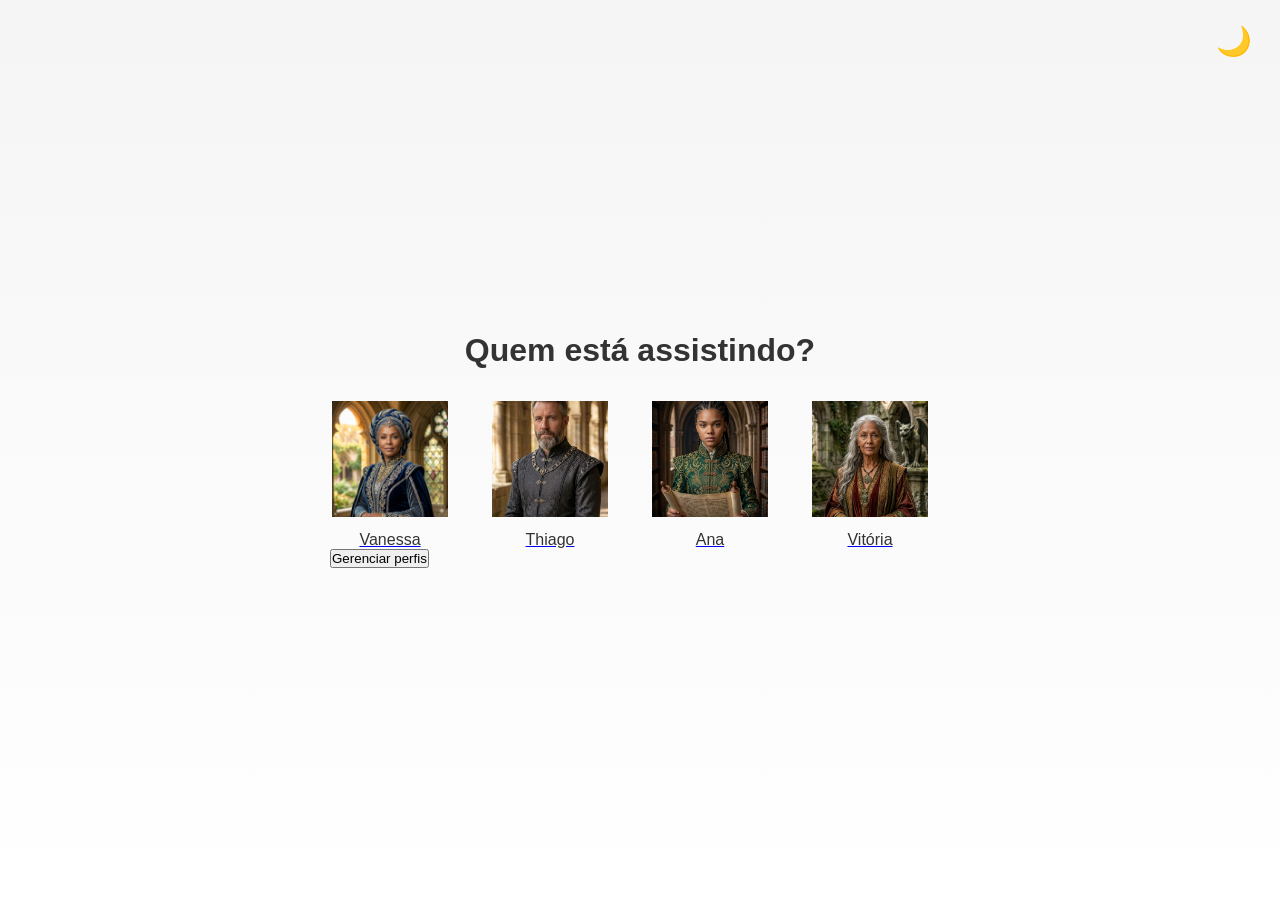
==== index.html @ a59b3859 "Add files via upload" ====
<!DOCTYPE html>
<html lang="pt-br">
<head>
    <meta charset="UTF-8">
    <meta name="viewport" content="width=device-width, initial-scale=1.0">
    <title>Netflix</title>
    <link rel="stylesheet" href="style.css">
</head>
<body>
    <header>
        <h1>Quem está assistindo?</h1>
        <button id="theme-toggle" class="theme-toggle" aria-label="Alternar modo claro/escuro" title="Alternar tema">🌙</button>
    </header>

    <main>
        <section aria-label="Perfis disponíveis">
            <ul class="profiles" aria-label="Lista de perfis">
                <li class="profile-item">
                    <a href="catalogo/catalogo.html" aria-label="Perfil de Vanessa, clique para acessar">
                    <figure>
                        <img src="assents/perfil-1.jpg" alt="Uma mulher de cabelos longos e um vestido antigo.">
                        <figcaption>Vanessa</figcaption>
                    </figure>
                </li>
                <li class="profile-item">
                    <a href="catalogo/catalogo.html" aria-label="Perfil de Thiago, clique para acessar">
                    <figure>
                        <img src="assents/perfil-2.jpg" alt="Um homem de cabelos curtos e barba, com um terno elegante antigo.">
                        <figcaption>Thiago</figcaption>
                    </figure>
                </li>
                <li class="profile-item">
                    <a href="catalogo/catalogo.html" aria-label="Perfil de Ana, clique para acessar">
                    <figure>
                        <img src="assents/perfil-3.jpg" alt="Uma mulher de tranças e um vestido antigo.">
                        <figcaption>Ana</figcaption>
                    </figure>
                </li>
                <li class="profile-item">
                    <a href="catalogo/catalogo.html" aria-label="Perfil de Vitória, clique para acessar">
                    <figure>
                        <img src="assents/perfil-4.jpg" alt="Uma senhora de cabelos brancos e um vestido antigo.">
                        <figcaption>Vitória</figcaption>
                    </figure>
                </li>
            </ul>

        </section>
        <section class="gerenciar">
            <button type="button" class="botao-gerenciar">Gerenciar perfis</button>
        </section>

    </main>

    <script src="theme.js"></script>
    <script src="js/index.js"></script>
</body>
</html>
---- style.css ----
/* Reset básico */
* {
    margin: 0; /* Remove todas as margens padrão */
    padding: 0; /* Remove todos os preenchimentos padrão */
    box-sizing: border-box; /* Faz com que width e height incluam bordas e padding */
}

/* Corpo da página */
body {
    background: linear-gradient(to bottom, #141414, #000); /* Define um fundo gradiente de preto escuro para preto */
    color: white; /* Define a cor do texto como branco */
    font-family: Arial, sans-serif; /* Define a família de fontes como Arial ou sans-serif */
    min-height: 100vh; /* Define a altura mínima como 100% da viewport */
    display: flex; /* Define o display como flex para layout flexível */
    flex-direction: column; /* Define a direção flex como coluna */
    align-items: center; /* Centraliza os itens horizontalmente */
    justify-content: center; /* Centraliza os itens verticalmente */
    padding: 16px; /* Adiciona preenchimento de 16px */
}

/* Cabeçalho */
header {
    text-align: center; /* Centraliza o texto */
    margin-bottom: 30px; /* Adiciona margem inferior de 30px */
    width: 100%; /* Ocupa toda a largura */
    position: relative; /* Posicionamento relativo para o botão */
}

h1 {
    font-size: 2rem; /* Define o tamanho da fonte como 2rem */
    font-weight: bold; /* Define o peso da fonte como negrito */
}

/* Seção de perfis */
.profiles {
    list-style: none; /* Remove o marcador padrão das listas */
    padding: 0; /* Remove o padding padrão da lista */
    margin: 0; /* Remove a margem padrão da lista */
    display: flex; /* Define o display como flex para layout flexível */
    gap: 20px; /* Define o espaço entre os itens como 20px */
    flex-wrap: wrap; /* Permite que os itens quebrem para a próxima linha */
    justify-content: center; /* Centraliza os itens horizontalmente */
}

/* Cada perfil */
.profile-item {
    display: flex; /* Perfil em flex para alinhamento */
    flex-direction: column; /* Conteúdo em coluna dentro do item */
    align-items: center; /* Alinha o conteúdo ao centro */
    cursor: pointer; /* Cursor de clique */
    transition: transform 0.2s ease; /* Transição do hover */
}

.profile-item:hover {
    transform: scale(1.04); /* Traz leve zoom no hover */
}

/* Imagem do perfil */
.profile-item img {
    width: 120px; /* Imagem quadrada compacta */
    height: 120px; /* Imagem quadrada compacta */
    object-fit: cover; /* Ajuste de corte para caber no box */
    border: 2px solid transparent; /* Borda inicial invisível */
    transition: border-color 0.2s ease; /* Animação de borda */
}

.profile-item:hover img {
    border-color: white; /* Borda branca ao passar o mouse */
}

.profile-item figcaption {
    margin-top: 8px; /* Espaçamento entre imagem e texto */
    font-size: 1rem; /* Texto pequeno */
    text-align: center; /* Centrar texto */
}

/* Linha horizontal para desktop */
.profiles {
    flex-direction: row; /* Garante que os perfis fiquem em linha */
}


/* Responsividade */
@media (max-width: 768px) {
    h1 {
        font-size: 1.8rem; /* Título menor em tablets */
    }

    .profiles {
        gap: 16px; /* Menos espaçamento entre perfis */
    }

    .profile img {
        width: 110px; /* Imagens um pouco menores */
        height: 110px;
    }

    .profile figcaption {
        font-size: 0.95rem; /* Texto levemente menor */
    }
}

@media (max-width: 480px) {
    body {
        padding: 10px; /* Menos padding em dispositivos pequenos */
    }

    h1 {
        font-size: 1.6rem; /* Título ainda menor em celulares */
    }

    .profiles {
        gap: 12px; /* Espaçamento menor em celulares */
    }

    .profile-item img {
        width: 90px; /* Imagens pequenas para celular */
        height: 90px;
    }

    .profile-item figcaption {
        font-size: 0.9rem; /* Texto menor em celular */
    }
}

/* Container do header */
.header-container {
    display: flex; /* Layout flexível para header */
    align-items: center; /* Alinha itens ao centro verticalmente */
    justify-content: center; /* Centraliza horizontalmente */
    gap: 20px; /* Espaço entre h1 e botão */
    position: relative; /* Posicionamento relativo */
}

/* Botão de alternância de tema */
.theme-toggle {
    background: transparent; /* Sem fundo */
    border: none; /* Sem borda */
    font-size: 1.8rem; /* Tamanho do emoji */
    cursor: pointer; /* Cursor de clique */
    transition: transform 0.3s ease; /* Animação ao clicar */
    padding: 8px 12px; /* Espaçamento interno */
    border-radius: 50%; /* Botão circular */
    position: fixed; /* Posicionamento fixo na viewport */
    top: 16px; /* Distância do topo */
    right: 16px; /* Canto superior direito */
    z-index: 1000; /* Camada acima de tudo */
}

.theme-toggle:hover {
    transform: scale(1.2); /* Aumenta no hover */
}

/* Tema claro */
html[data-theme="light"] body {
    background: linear-gradient(to bottom, #f5f5f5, #ffffff) !important; /* Fundo claro */
    color: #333333 !important; /* Texto escuro */
}

html[data-theme="light"] h1 {
    color: #333333 !important; /* Título escuro */
}

html[data-theme="light"] .profile-item figcaption {
    color: #333333 !important; /* Legenda escura */
}

html[data-theme="light"] .profile-item:hover img {
    border-color: #333333 !important; /* Borda escura no hover */
}

/* Tema escuro (padrão) */
html[data-theme="dark"] body {
    background: linear-gradient(to bottom, #141414, #000) !important; /* Fundo escuro */
    color: white !important; /* Texto branco */
}

html[data-theme="dark"] h1 {
    color: white !important; /* Título branco */
}

html[data-theme="dark"] .profile-item figcaption {
    color: white !important; /* Legenda branca */
}

html[data-theme="dark"] .profile-item:hover img {
    border-color: white !important; /* Borda branca no hover */
}
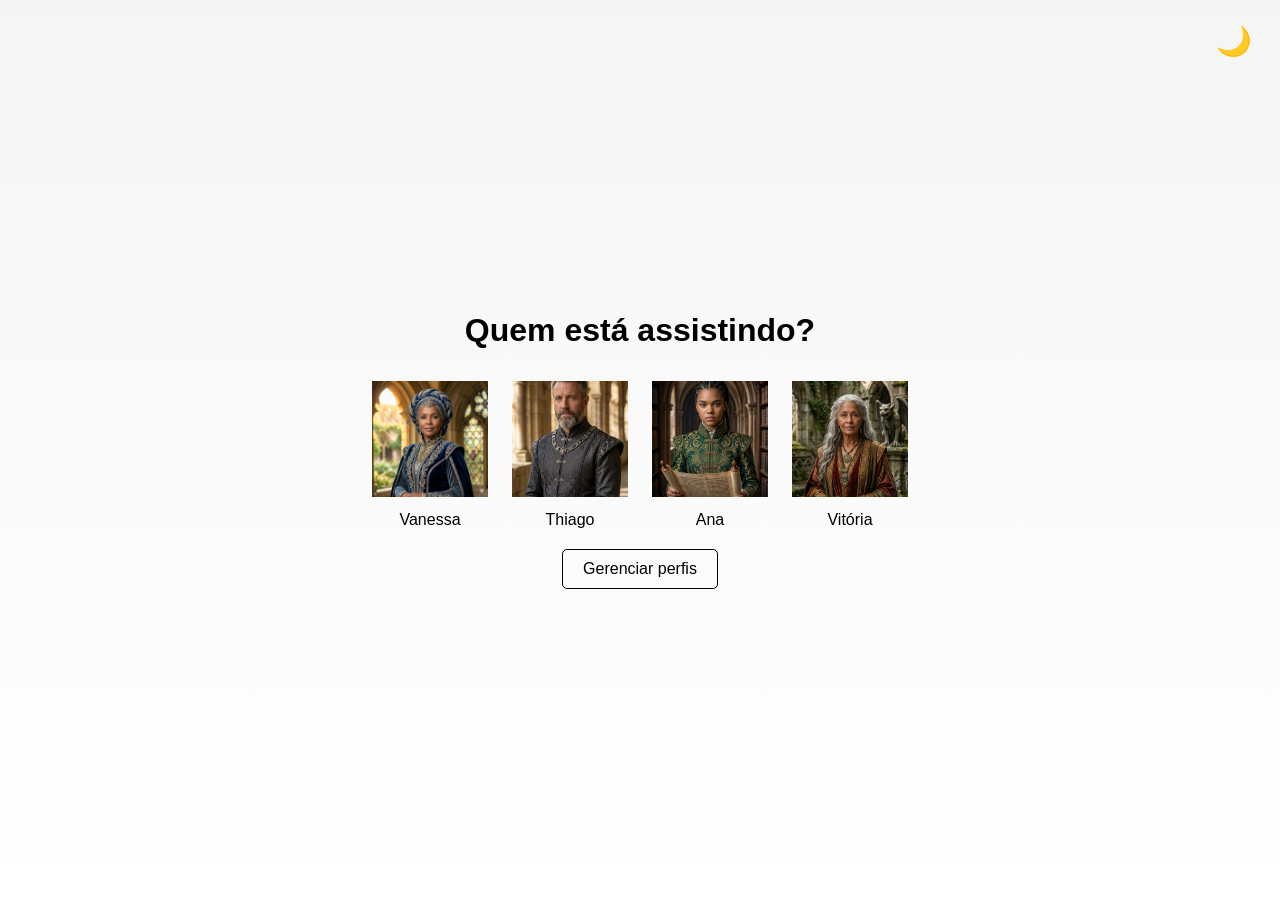
==== commit 35dcf9c6: "Add files via upload" ====
--- a/index.html
+++ b/index.html
@@ -1,58 +1,74 @@
-<!DOCTYPE html>
-<html lang="pt-br">
+<!DOCTYPE html> 
+<html lang="pt-br"> 
 <head>
-    <meta charset="UTF-8">
-    <meta name="viewport" content="width=device-width, initial-scale=1.0">
+    <meta charset="UTF-8"> 
+    <meta name="viewport" content="width=device-width, initial-scale=1.0"> 
     <title>Netflix</title>
-    <link rel="stylesheet" href="style.css">
+    <link rel="stylesheet" href="style.css"> 
 </head>
-<body>
-    <header>
-        <h1>Quem está assistindo?</h1>
-        <button id="theme-toggle" class="theme-toggle" aria-label="Alternar modo claro/escuro" title="Alternar tema">🌙</button>
-    </header>
+<body> 
 
-    <main>
-        <section aria-label="Perfis disponíveis">
-            <ul class="profiles" aria-label="Lista de perfis">
-                <li class="profile-item">
-                    <a href="catalogo/catalogo.html" aria-label="Perfil de Vanessa, clique para acessar">
-                    <figure>
-                        <img src="assents/perfil-1.jpg" alt="Uma mulher de cabelos longos e um vestido antigo.">
-                        <figcaption>Vanessa</figcaption>
-                    </figure>
-                </li>
-                <li class="profile-item">
-                    <a href="catalogo/catalogo.html" aria-label="Perfil de Thiago, clique para acessar">
-                    <figure>
-                        <img src="assents/perfil-2.jpg" alt="Um homem de cabelos curtos e barba, com um terno elegante antigo.">
-                        <figcaption>Thiago</figcaption>
-                    </figure>
-                </li>
-                <li class="profile-item">
-                    <a href="catalogo/catalogo.html" aria-label="Perfil de Ana, clique para acessar">
-                    <figure>
-                        <img src="assents/perfil-3.jpg" alt="Uma mulher de tranças e um vestido antigo.">
-                        <figcaption>Ana</figcaption>
-                    </figure>
-                </li>
-                <li class="profile-item">
-                    <a href="catalogo/catalogo.html" aria-label="Perfil de Vitória, clique para acessar">
-                    <figure>
-                        <img src="assents/perfil-4.jpg" alt="Uma senhora de cabelos brancos e um vestido antigo.">
-                        <figcaption>Vitória</figcaption>
-                    </figure>
-                </li>
-            </ul>
+    <!-- INTRO COM VÍDEO --> <!-- Seção de introdução com vídeo -->
+    <div id="intro"> <!-- Container para o vídeo de introdução -->
+        <video id="videoIntro" autoplay muted playsinline> <!-- Elemento de vídeo que inicia automaticamente, mudo e inline -->
+            <source src="assents/intro-netflix.mp4" type="video/mp4"> <!-- Fonte do vídeo em MP4 -->
+            Seu navegador não suporta vídeo. <!-- Mensagem de fallback para navegadores sem suporte -->
+        </video> <!-- Fim do elemento de vídeo -->
+    </div> <!-- Fim do container de introdução -->
 
-        </section>
-        <section class="gerenciar">
-            <button type="button" class="botao-gerenciar">Gerenciar perfis</button>
-        </section>
+    <header> <!-- Início do cabeçalho da página -->
+        <h1>Quem está assistindo?</h1> <!-- Título principal perguntando quem está assistindo -->
+        <button id="theme-toggle" class="theme-toggle" aria-label="Alternar modo claro/escuro" title="Alternar tema">🌙</button> <!-- Botão para alternar tema, com acessibilidade -->
+    </header> <!-- Fim do cabeçalho -->
 
-    </main>
+    <main> <!-- Início do conteúdo principal -->
+        <section aria-label="Perfis disponíveis"> <!-- Seção de perfis com rótulo de acessibilidade -->
+            <ul class="profiles" aria-label="Lista de perfis"> <!-- Lista não ordenada de perfis -->
+                <li class="profile-item" data-profile-id="1"> <!-- Item de perfil com ID de dados para identificação -->
+                    <a href="catalogo/catalogo.html" aria-label="Perfil de Vanessa, clique para acessar"> <!-- Link para o catálogo com rótulo de acessibilidade -->
+                        <figure> <!-- Figura para agrupar imagem e legenda -->
+                            <img src="assents/perfil-1.jpg" alt="Uma mulher de cabelos longos e um vestido antigo."> <!-- Imagem do perfil com descrição alternativa -->
+                            <figcaption>Vanessa</figcaption> <!-- Legenda com o nome do perfil -->
+                        </figure> <!-- Fim da figura -->
+                    </a> <!-- Fim do link -->
+                </li> <!-- Fim do item de perfil -->
 
-    <script src="theme.js"></script>
-    <script src="js/index.js"></script>
-</body>
-</html>+                <li class="profile-item" data-profile-id="2"> <!-- Item de perfil para Thiago -->
+                    <a href="catalogo/catalogo.html" aria-label="Perfil de Thiago, clique para acessar"> <!-- Link para o catálogo -->
+                        <figure> <!-- Figura para imagem e legenda -->
+                            <img src="assents/perfil-2.jpg" alt="Um homem de cabelos curtos e barba, com um terno elegante antigo."> <!-- Imagem do perfil -->
+                            <figcaption>Thiago</figcaption> <!-- Legenda com nome -->
+                        </figure> <!-- Fim da figura -->
+                    </a> <!-- Fim do link -->
+                </li> <!-- Fim do item -->
+
+                <li class="profile-item" data-profile-id="3"> <!-- Item de perfil para Ana -->
+                    <a href="catalogo/catalogo.html" aria-label="Perfil de Ana, clique para acessar"> <!-- Link para catálogo -->
+                        <figure> <!-- Figura -->
+                            <img src="assents/perfil-3.jpg" alt="Uma mulher de tranças e um vestido antigo."> <!-- Imagem -->
+                            <figcaption>Ana</figcaption> <!-- Legenda -->
+                        </figure> <!-- Fim da figura -->
+                    </a> <!-- Fim do link -->
+                </li> <!-- Fim do item -->
+
+                <li class="profile-item" data-profile-id="4"> <!-- Item de perfil para Vitória -->
+                    <a href="catalogo/catalogo.html" aria-label="Perfil de Vitória, clique para acessar"> <!-- Link -->
+                        <figure> <!-- Figura -->
+                            <img src="assents/perfil-4.jpg" alt="Uma senhora de cabelos brancos e um vestido antigo."> <!-- Imagem -->
+                            <figcaption>Vitória</figcaption> <!-- Legenda -->
+                        </figure> <!-- Fim da figura -->
+                    </a> <!-- Fim do link -->
+                </li> <!-- Fim do item -->
+            </ul> <!-- Fim da lista de perfis -->
+        </section> <!-- Fim da seção de perfis -->
+
+        <section class="gerenciar"> <!-- Seção para gerenciar perfis -->
+            <button type="button" class="botao-gerenciar" id="manage-profiles">Gerenciar perfis</button> <!-- Botão para acessar gerenciamento -->
+        </section> <!-- Fim da seção de gerenciamento -->
+    </main> <!-- Fim do conteúdo principal -->
+
+    <script src="theme.js"></script> <!-- Carrega o script para tema -->
+    <script src="js/index.js"></script> <!-- Carrega o script principal da página -->
+
+</body> 
+</html> 
--- a/style.css
+++ b/style.css
@@ -74,6 +74,29 @@
     text-align: center; /* Centrar texto */
 }
 
+/* Links dos perfis */
+.profile-item a {
+    text-decoration: none; /* Remove o sublinhado dos links */
+    color: inherit; /* Herda a cor do texto */
+}
+
+/* Botão gerenciar perfis */
+.botao-gerenciar {
+    background: transparent;
+    border: 1px solid #ccc;
+    color: white;
+    padding: 10px 20px;
+    font-size: 1rem;
+    cursor: pointer;
+    border-radius: 5px;
+    transition: background-color 0.3s ease;
+    outline: none; /* Remove o outline padrão do focus */
+}
+
+.botao-gerenciar:hover {
+    background-color: rgba(255, 255, 255, 0.1);
+}
+
 /* Linha horizontal para desktop */
 .profiles {
     flex-direction: row; /* Garante que os perfis fiquem em linha */
@@ -98,6 +121,145 @@
     .profile figcaption {
         font-size: 0.95rem; /* Texto levemente menor */
     }
+}
+
+/* Seção gerenciar perfis */
+.gerenciar { /* Container para a seção de gerenciamento */
+    display: flex; /* Usa flexbox para layout */
+    justify-content: center; /* Centraliza o conteúdo horizontalmente */
+    margin-top: 20px; /* Margem superior para espaçamento */
+}
+
+.botao-gerenciar { /* Estilo do botão de gerenciar perfis */
+    background: transparent; /* Fundo transparente */
+    border: 1px solid #ccc; /* Borda cinza clara */
+    color: white; /* Texto branco */
+    padding: 10px 20px; /* Preenchimento interno */
+    font-size: 1rem; /* Tamanho da fonte */
+    cursor: pointer; /* Cursor de ponteiro */
+    border-radius: 5px; /* Bordas arredondadas */
+    transition: background-color 0.3s ease; /* Transição suave para hover */
+}
+
+.botao-gerenciar:hover { /* Estilo ao passar o mouse */
+    background-color: rgba(255, 255, 255, 0.1); /* Fundo semi-transparente */
+}
+
+.manage-container { /* Container principal da página de gerenciamento */
+    max-width: 1100px; /* Largura máxima */
+    width: 100%; /* Largura total */
+    margin: 0 auto; /* Centraliza horizontalmente */
+    padding: 24px 20px; /* Preenchimento interno */
+}
+
+.manage-header { /* Cabeçalho da página de gerenciamento */
+    display: flex; /* Flexbox para layout */
+    align-items: center; /* Alinha itens ao centro verticalmente */
+    justify-content: space-between; /* Espaça itens entre si */
+    flex-wrap: wrap; /* Permite quebra de linha */
+    gap: 16px; /* Espaço entre itens */
+    margin-bottom: 18px; /* Margem inferior */
+}
+
+.manage-header h1 { /* Título no cabeçalho */
+    font-size: 2rem; /* Tamanho da fonte */
+}
+
+.back-button { /* Botão de voltar */
+    background: transparent; /* Fundo transparente */
+    border: 1px solid #ccc; /* Borda cinza */
+    color: white; /* Texto branco */
+    padding: 10px 18px; /* Preenchimento */
+    font-size: 1rem; /* Tamanho da fonte */
+    cursor: pointer; /* Cursor de ponteiro */
+    border-radius: 6px; /* Bordas arredondadas */
+    transition: background-color 0.25s ease; /* Transição suave */
+}
+
+.back-button:hover { /* Hover do botão voltar */
+    background: rgba(255, 255, 255, 0.12); /* Fundo semi-transparente */
+}
+
+.profile-cards { /* Container para os cards de perfil */
+    display: grid; /* Usa grid layout */
+    grid-template-columns: repeat(auto-fit, minmax(240px, 1fr)); /* Colunas responsivas */
+    gap: 18px; /* Espaço entre cards */
+}
+
+.profile-card { /* Estilo de cada card de perfil */
+    background: rgba(255, 255, 255, 0.05); /* Fundo semi-transparente */
+    border: 1px solid rgba(255, 255, 255, 0.12); /* Borda sutil */
+    border-radius: 18px; /* Bordas arredondadas */
+    padding: 20px; /* Preenchimento interno */
+    display: flex; /* Flexbox */
+    flex-direction: column; /* Direção coluna */
+    align-items: center; /* Alinha ao centro */
+    gap: 14px; /* Espaço entre elementos */
+}
+
+.profile-card img.profile-avatar { /* Imagem do avatar no card */
+    width: 120px; /* Largura */
+    height: 120px; /* Altura */
+    object-fit: cover; /* Ajusta a imagem */
+    border-radius: 999px; /* Forma circular */
+    border: 1px solid rgba(255, 255, 255, 0.16); /* Borda sutil */
+}
+
+.profile-card label { /* Rótulo para o input de nome */
+    width: 100%; /* Largura total */
+    font-size: 0.95rem; /* Tamanho da fonte */
+    color: #ccc; /* Cor cinza */
+    text-align: left; /* Alinhamento à esquerda */
+}
+
+.profile-name-input { /* Campo de input para nome */
+    width: 100%; /* Largura total */
+    padding: 12px 14px; /* Preenchimento */
+    border-radius: 12px; /* Bordas arredondadas */
+    border: 1px solid rgba(255, 255, 255, 0.18); /* Borda sutil */
+    background: rgba(0, 0, 0, 0.28); /* Fundo escuro */
+    color: white; /* Texto branco */
+}
+
+.profile-name-input:focus { /* Foco no input */
+    outline: none; /* Remove outline padrão */
+    border-color: #ffffff; /* Borda branca */
+    background: rgba(255, 255, 255, 0.08); /* Fundo claro */
+}
+
+.avatar-options { /* Container para opções de avatar */
+    display: flex; /* Flexbox */
+    flex-wrap: wrap; /* Permite quebra */
+    gap: 10px; /* Espaço entre botões */
+    justify-content: center; /* Centraliza */
+    width: 100%; /* Largura total */
+}
+
+.avatar-choice { /* Botão de escolha de avatar */
+    width: 56px; /* Largura */
+    height: 56px; /* Altura */
+    border-radius: 50%; /* Forma circular */
+    border: 2px solid transparent; /* Borda invisível */
+    background-size: cover; /* Cobre o fundo */
+    background-position: center; /* Centraliza imagem */
+    cursor: pointer; /* Cursor de ponteiro */
+    transition: transform 0.2s ease, border-color 0.2s ease; /* Transições */
+}
+
+.avatar-choice:hover { /* Hover no botão de avatar */
+    transform: scale(1.05); /* Aumenta ligeiramente */
+}
+
+.avatar-choice.selected { /* Classe para avatar selecionado */
+    border-color: #ffffff; /* Borda branca */
+}
+
+.status-message { /* Mensagem de status */
+    margin-top: 14px; /* Margem superior */
+    font-size: 0.95rem; /* Tamanho da fonte */
+    color: #8bc34a; /* Cor verde */
+    min-height: 1.2em; /* Altura mínima */
+    text-align: center; /* Centraliza texto */
 }
 
 @media (max-width: 480px) {
@@ -154,19 +316,24 @@
 /* Tema claro */
 html[data-theme="light"] body {
     background: linear-gradient(to bottom, #f5f5f5, #ffffff) !important; /* Fundo claro */
-    color: #333333 !important; /* Texto escuro */
+    color: #000000 !important; /* Texto preto */
 }
 
 html[data-theme="light"] h1 {
-    color: #333333 !important; /* Título escuro */
+    color: #000000 !important; /* Título preto */
 }
 
 html[data-theme="light"] .profile-item figcaption {
-    color: #333333 !important; /* Legenda escura */
+    color: #000000 !important; /* Legenda preta */
 }
 
 html[data-theme="light"] .profile-item:hover img {
-    border-color: #333333 !important; /* Borda escura no hover */
+    border-color: #000000 !important; /* Borda preta no hover */
+}
+
+html[data-theme="light"] .botao-gerenciar {
+    color: #000000 !important; /* Botão preto no modo light */
+    border-color: #000000 !important; /* Borda preta */
 }
 
 /* Tema escuro (padrão) */
@@ -186,3 +353,42 @@
 html[data-theme="dark"] .profile-item:hover img {
     border-color: white !important; /* Borda branca no hover */
 }
+
+/* INTRO COM VÍDEO */
+#intro {
+    position: fixed; /* Fixa na tela */
+    top: 0;
+    left: 0;
+    width: 100%; /* Ocupa toda largura */
+    height: 100%; /* Ocupa toda altura */
+    background: black; /* Fundo preto estilo Netflix */
+    display: flex; /* Centraliza o vídeo */
+    align-items: center;
+    justify-content: center;
+    z-index: 9999; /* Fica acima de tudo */
+}
+
+/* VÍDEO EM TELA CHEIA */
+#intro video {
+    width: 100%;
+    height: 100%;
+    object-fit: cover; /* Faz o vídeo cobrir a tela */
+}
+
+/* ANIMAÇÃO PARA SUMIR AUTOMÁTICO (sem JS) */
+#intro {
+    animation: esconderIntro 4s forwards; /* tempo = duração do vídeo */
+}
+
+@keyframes esconderIntro {
+    0% {
+        opacity: 1;
+    }
+    80% {
+        opacity: 1;
+    }
+    100% {
+        opacity: 0;
+        visibility: hidden;
+    }
+}
